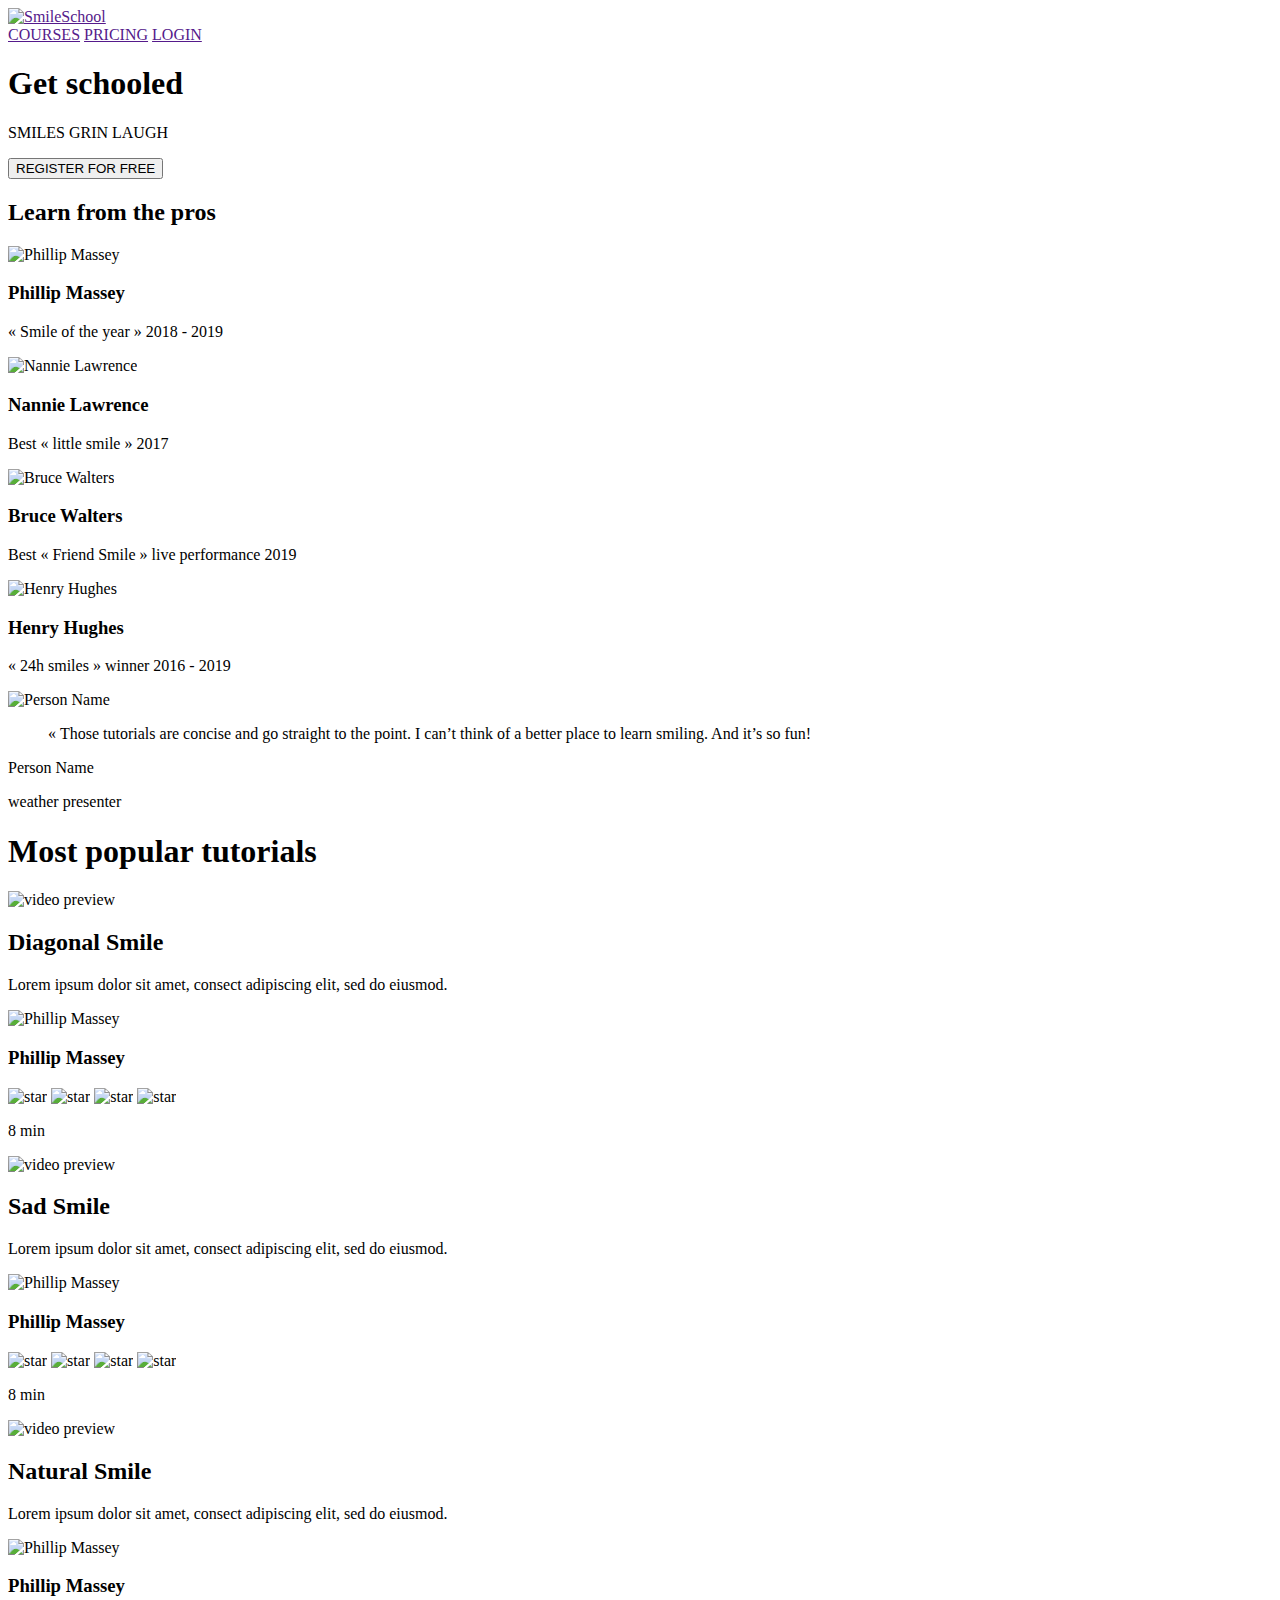
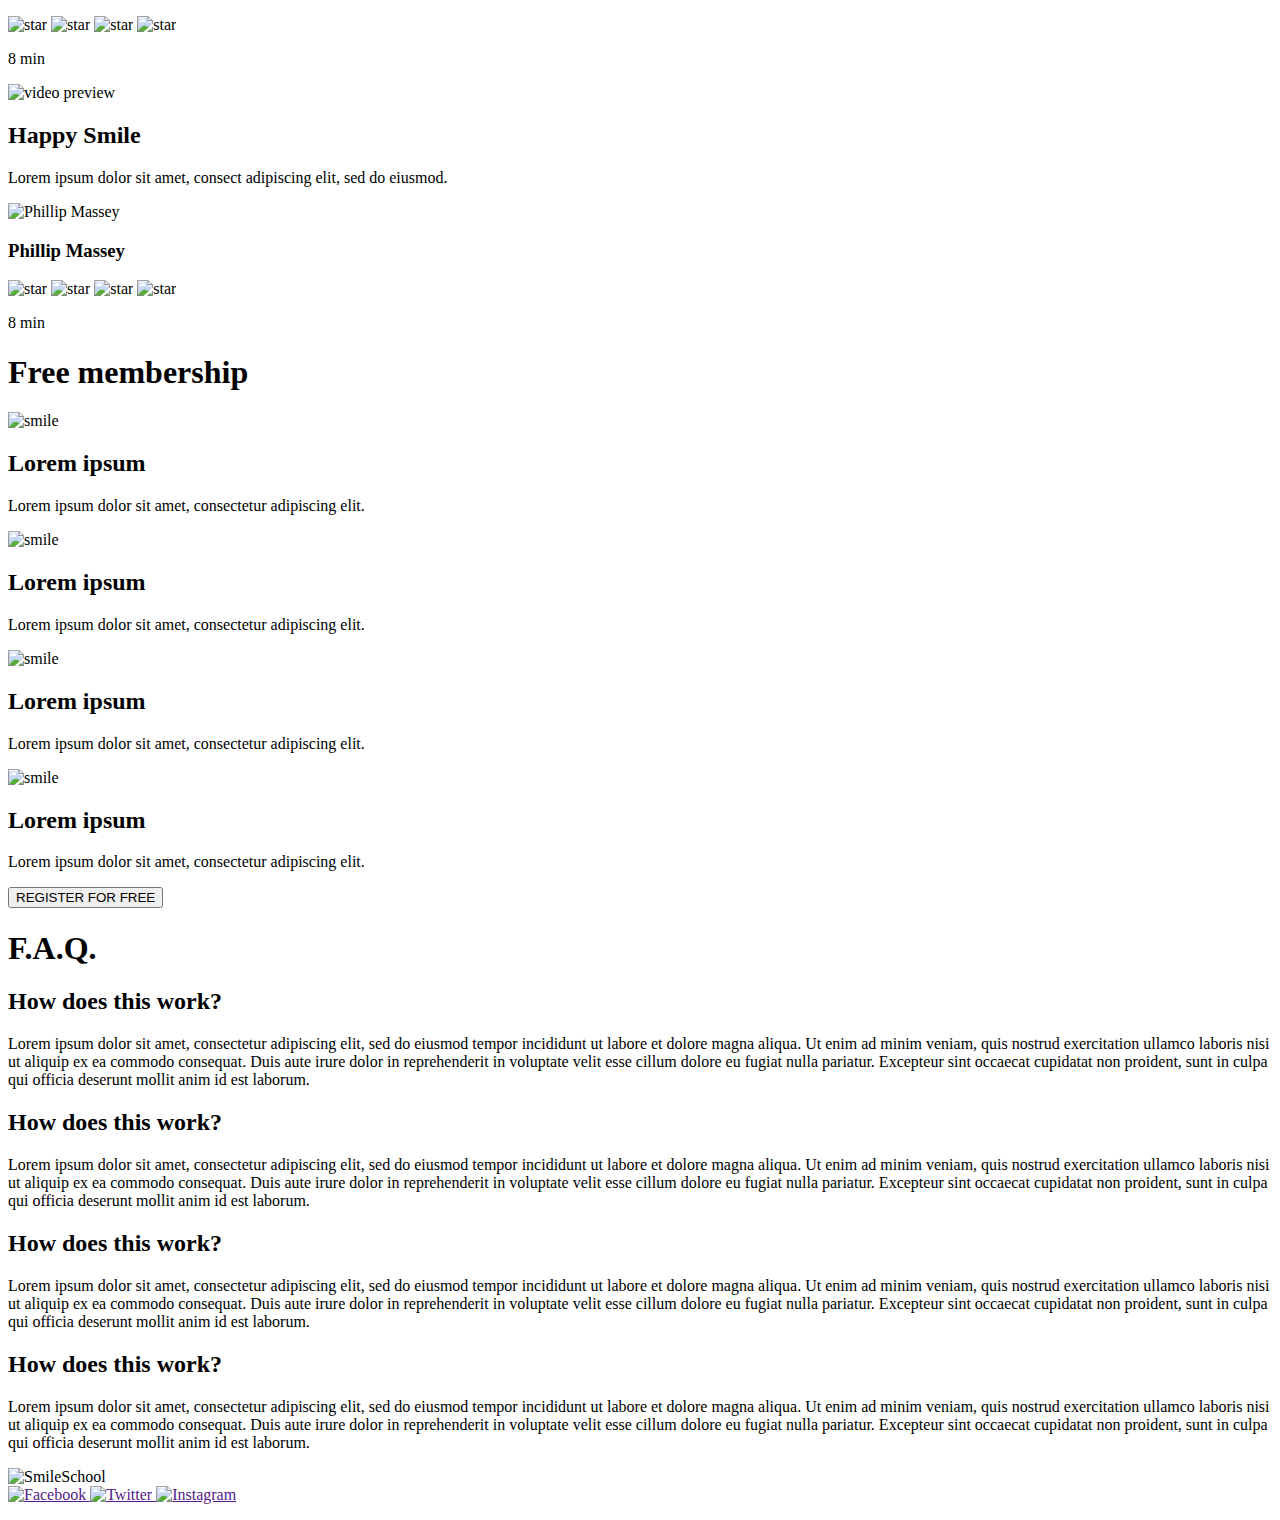
==== css_advanced/index.html @ add119c1 "Task 0" ====
<!DOCTYPE html>
<html lang="en">
<head>
    <meta charset="UTF-8">
    <meta name="viewport" content="width=device-width, initial-scale=1.0">
    <title>School Page</title>
</head>
<body>
    <header>
        <a href="">
            <img src="link_to_the_image" alt="SmileSchool">
        </a>
        <nav>
            <a href="">COURSES</a>
            <a href="">PRICING</a>
            <a href="">LOGIN</a>
        </nav>
    </header>
    <main>
        <section>
            <div>
                <h1>Get schooled</h1>
                <p>SMILES GRIN LAUGH</p>
                <button type="button">REGISTER FOR FREE</button>
            </div>
            <div>
                <h2>Learn from the pros</h2>
                <div>
                    <div>
                        <img src="link_to_the_image" alt="Phillip Massey">
                        <h3>Phillip Massey</h3>
                        <p>« Smile of the year » 2018 - 2019</p>
                    </div>
                    <div>
                        <img src="link_to_the_image" alt="Nannie Lawrence">
                        <h3>Nannie Lawrence</h3>
                        <p>Best « little smile » 2017</p>
                    </div>
                    <div>
                        <img src="link_to_the_image" alt="Bruce Walters">
                        <h3>Bruce Walters</h3>
                        <p>Best « Friend Smile » live performance 2019</p>
                    </div>
                    <div>
                        <img src="link_to_the_image" alt="Henry Hughes">
                        <h3>Henry Hughes</h3>
                        <p>« 24h smiles » winner 2016 - 2019</p>
                    </div>
                </div>
            </div>
        </section>
        <section>
            <div>
                <img src="link_to_the_image" alt="Person Name">
                <div>
                    <blockquote>« Those tutorials are concise and go straight to the point. I can’t think of a better place to learn smiling. And it’s so fun!</blockquote>
                    <p>Person Name</p>
                    <p>weather presenter</p>
                </div>
            </div>
        </section>
        <section>
            <h1>Most popular tutorials</h1>
            <div>
                <img src="link_to_the_image" alt="video preview">
                <h2>Diagonal Smile</h2>
                <p>Lorem ipsum dolor sit amet, consect adipiscing elit, sed do eiusmod.</p>
                <div>
                    <img src="link_to_the_image" alt="Phillip Massey">
                    <h3>Phillip Massey</h3>
                </div>
                <div>
                    <div>
                        <img src="link_to_the_image" alt="star">
                        <img src="link_to_the_image" alt="star">
                        <img src="link_to_the_image" alt="star">
                        <img src="link_to_the_image" alt="star">
                    </div>
                    <p>8 min</p>
                </div>
            </div>
            <div>
                <img src="link_to_the_image" alt="video preview">
                <h2>Sad Smile</h2>
                <p>Lorem ipsum dolor sit amet, consect adipiscing elit, sed do eiusmod.</p>
                <div>
                    <img src="link_to_the_image" alt="Phillip Massey">
                    <h3>Phillip Massey</h3>
                </div>
                <div>
                    <div>
                        <img src="link_to_the_image" alt="star">
                        <img src="link_to_the_image" alt="star">
                        <img src="link_to_the_image" alt="star">
                        <img src="link_to_the_image" alt="star">
                    </div>
                    <p>8 min</p>
                </div>
            </div>
            <div>
                <img src="link_to_the_image" alt="video preview">
                <h2>Natural Smile</h2>
                <p>Lorem ipsum dolor sit amet, consect adipiscing elit, sed do eiusmod.</p>
                <div>
                    <img src="link_to_the_image" alt="Phillip Massey">
                    <h3>Phillip Massey</h3>
                </div>
                <div>
                    <div>
                        <img src="link_to_the_image" alt="star">
                        <img src="link_to_the_image" alt="star">
                        <img src="link_to_the_image" alt="star">
                        <img src="link_to_the_image" alt="star">
                    </div>
                    <p>8 min</p>
                </div>
            </div>
            <div>
                <img src="link_to_the_image" alt="video preview">
                <h2>Happy Smile</h2>
                <p>Lorem ipsum dolor sit amet, consect adipiscing elit, sed do eiusmod.</p>
                <div>
                    <img src="link_to_the_image" alt="Phillip Massey">
                    <h3>Phillip Massey</h3>
                </div>
                <div>
                    <div>
                        <img src="link_to_the_image" alt="star">
                        <img src="link_to_the_image" alt="star">
                        <img src="link_to_the_image" alt="star">
                        <img src="link_to_the_image" alt="star">
                    </div>
                    <p>8 min</p>
                </div>
            </div>
        </section>
        <section>
            <h1>Free membership</h1>
            <div>
                <div>
                    <img src="link_to_the_image" alt="smile">
                    <h2>Lorem ipsum</h2>
                    <p>Lorem ipsum dolor sit amet, consectetur adipiscing elit.</p>
                </div>
                <div>
                    <img src="link_to_the_image" alt="smile">
                    <h2>Lorem ipsum</h2>
                    <p>Lorem ipsum dolor sit amet, consectetur adipiscing elit.</p>
                </div>
                <div>
                    <img src="link_to_the_image" alt="smile">
                    <h2>Lorem ipsum</h2>
                    <p>Lorem ipsum dolor sit amet, consectetur adipiscing elit.</p>
                </div>
                <div>
                    <img src="link_to_the_image" alt="smile">
                    <h2>Lorem ipsum</h2>
                    <p>Lorem ipsum dolor sit amet, consectetur adipiscing elit.</p>
                </div>
            </div>
            <button type="button">REGISTER FOR FREE</button>
        </section>
        <section>
            <h1>F.A.Q.</h1>
            <div>
                <div>
                    <div>
                        <h2>How does this work?</h2>
                        <p>Lorem ipsum dolor sit amet, consectetur adipiscing elit, sed do eiusmod tempor incididunt ut labore et dolore magna aliqua. Ut enim ad minim veniam, quis nostrud exercitation ullamco laboris nisi ut aliquip ex ea commodo consequat. Duis aute irure dolor in reprehenderit in voluptate velit esse cillum dolore eu fugiat nulla pariatur. Excepteur sint occaecat cupidatat non proident, sunt in culpa qui officia deserunt mollit anim id est laborum.</p>
                    </div>
                    <div>
                        <h2>How does this work?</h2>
                        <p>Lorem ipsum dolor sit amet, consectetur adipiscing elit, sed do eiusmod tempor incididunt ut labore et dolore magna aliqua. Ut enim ad minim veniam, quis nostrud exercitation ullamco laboris nisi ut aliquip ex ea commodo consequat. Duis aute irure dolor in reprehenderit in voluptate velit esse cillum dolore eu fugiat nulla pariatur. Excepteur sint occaecat cupidatat non proident, sunt in culpa qui officia deserunt mollit anim id est laborum.</p>
                    </div>
                </div>
                <div>
                    <div>
                        <h2>How does this work?</h2>
                        <p>Lorem ipsum dolor sit amet, consectetur adipiscing elit, sed do eiusmod tempor incididunt ut labore et dolore magna aliqua. Ut enim ad minim veniam, quis nostrud exercitation ullamco laboris nisi ut aliquip ex ea commodo consequat. Duis aute irure dolor in reprehenderit in voluptate velit esse cillum dolore eu fugiat nulla pariatur. Excepteur sint occaecat cupidatat non proident, sunt in culpa qui officia deserunt mollit anim id est laborum.</p>
                    </div>
                    <div>
                        <h2>How does this work?</h2>
                        <p>Lorem ipsum dolor sit amet, consectetur adipiscing elit, sed do eiusmod tempor incididunt ut labore et dolore magna aliqua. Ut enim ad minim veniam, quis nostrud exercitation ullamco laboris nisi ut aliquip ex ea commodo consequat. Duis aute irure dolor in reprehenderit in voluptate velit esse cillum dolore eu fugiat nulla pariatur. Excepteur sint occaecat cupidatat non proident, sunt in culpa qui officia deserunt mollit anim id est laborum.</p>
                    </div>
                </div>
            </div>
        </section>
    </main>
    <footer>
        <div>
            <div>
                <img src="link_to_the_image" alt="SmileSchool">
                <div>
                    <a href="">
                        <img src="link_to_the_image" alt="Facebook">
                    </a>
                    <a href="">
                        <img src="link_to_the_image" alt="Twitter">
                    </a>
                    <a href="">
                        <img src="link_to_the_image" alt="Instagram">
                    </a>
                </div>
            </div>
            <p></p>
        </div>
    </footer>
</body>
</html>
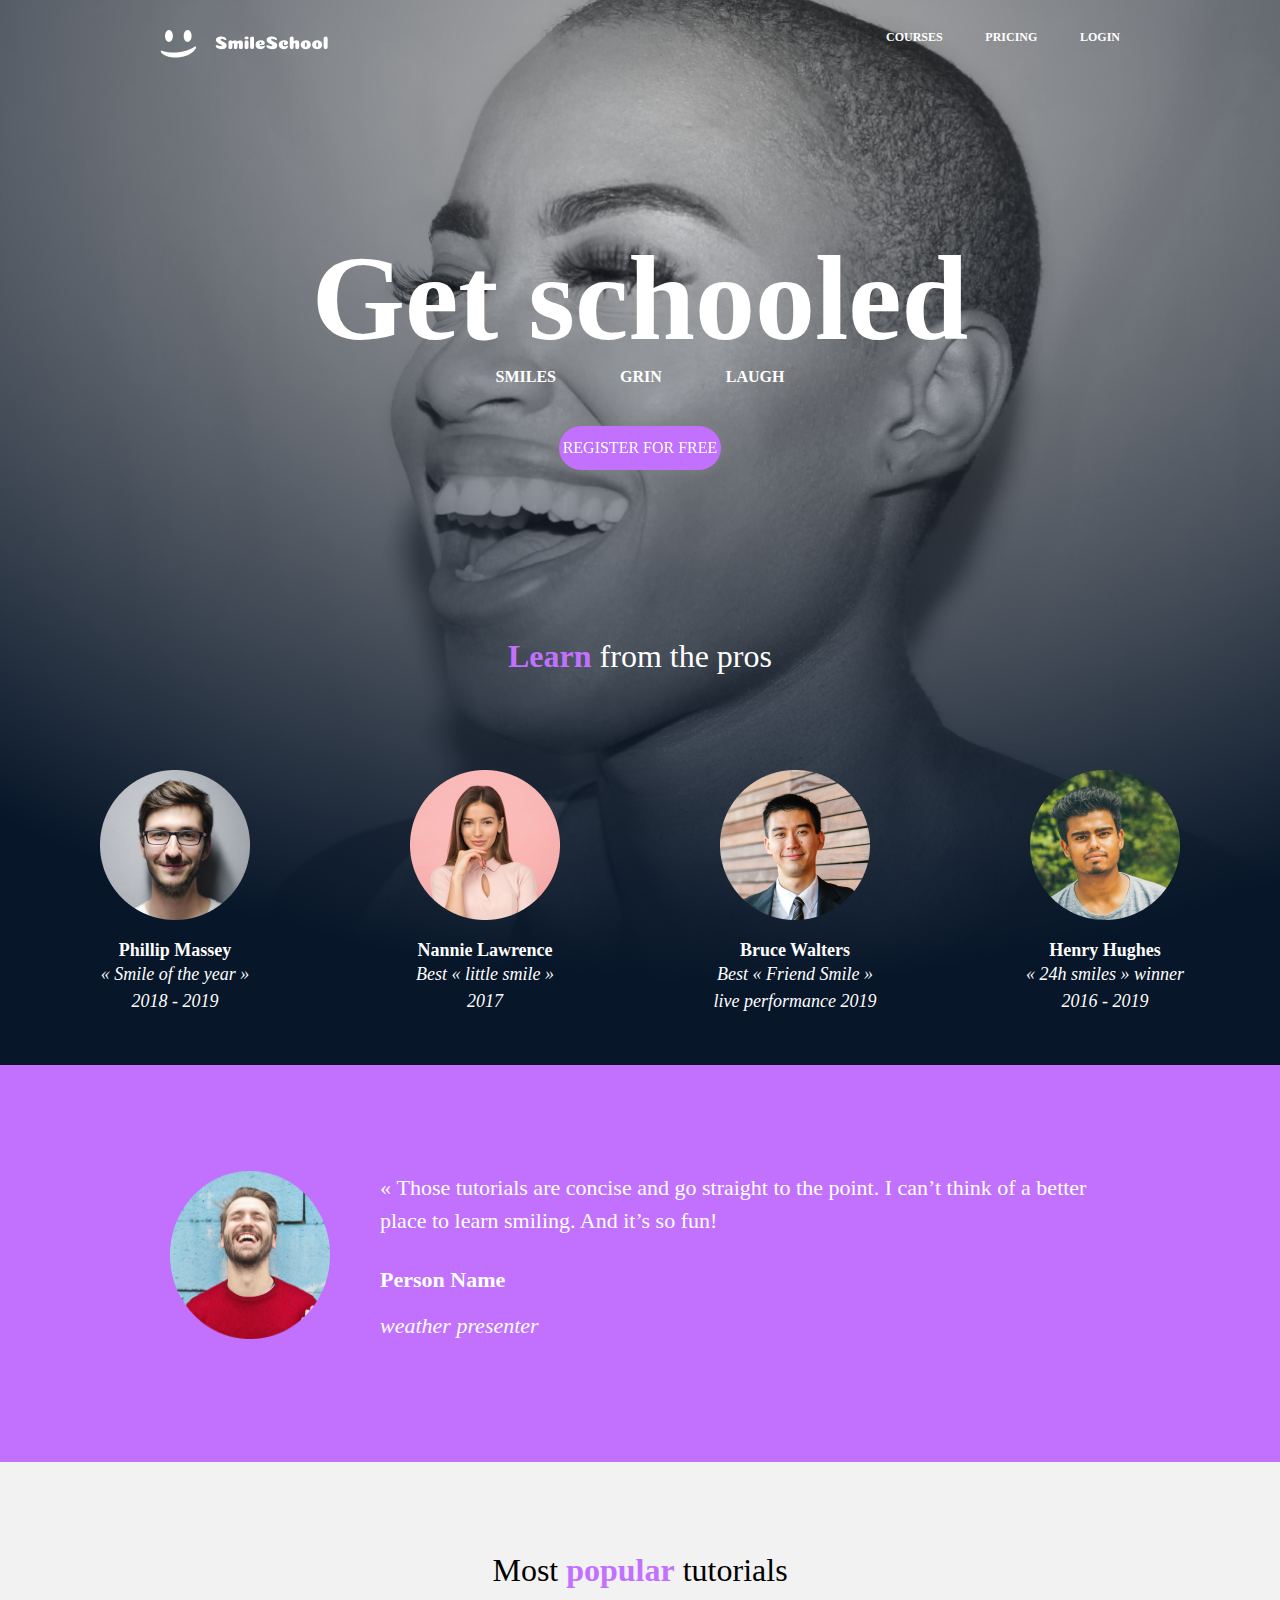
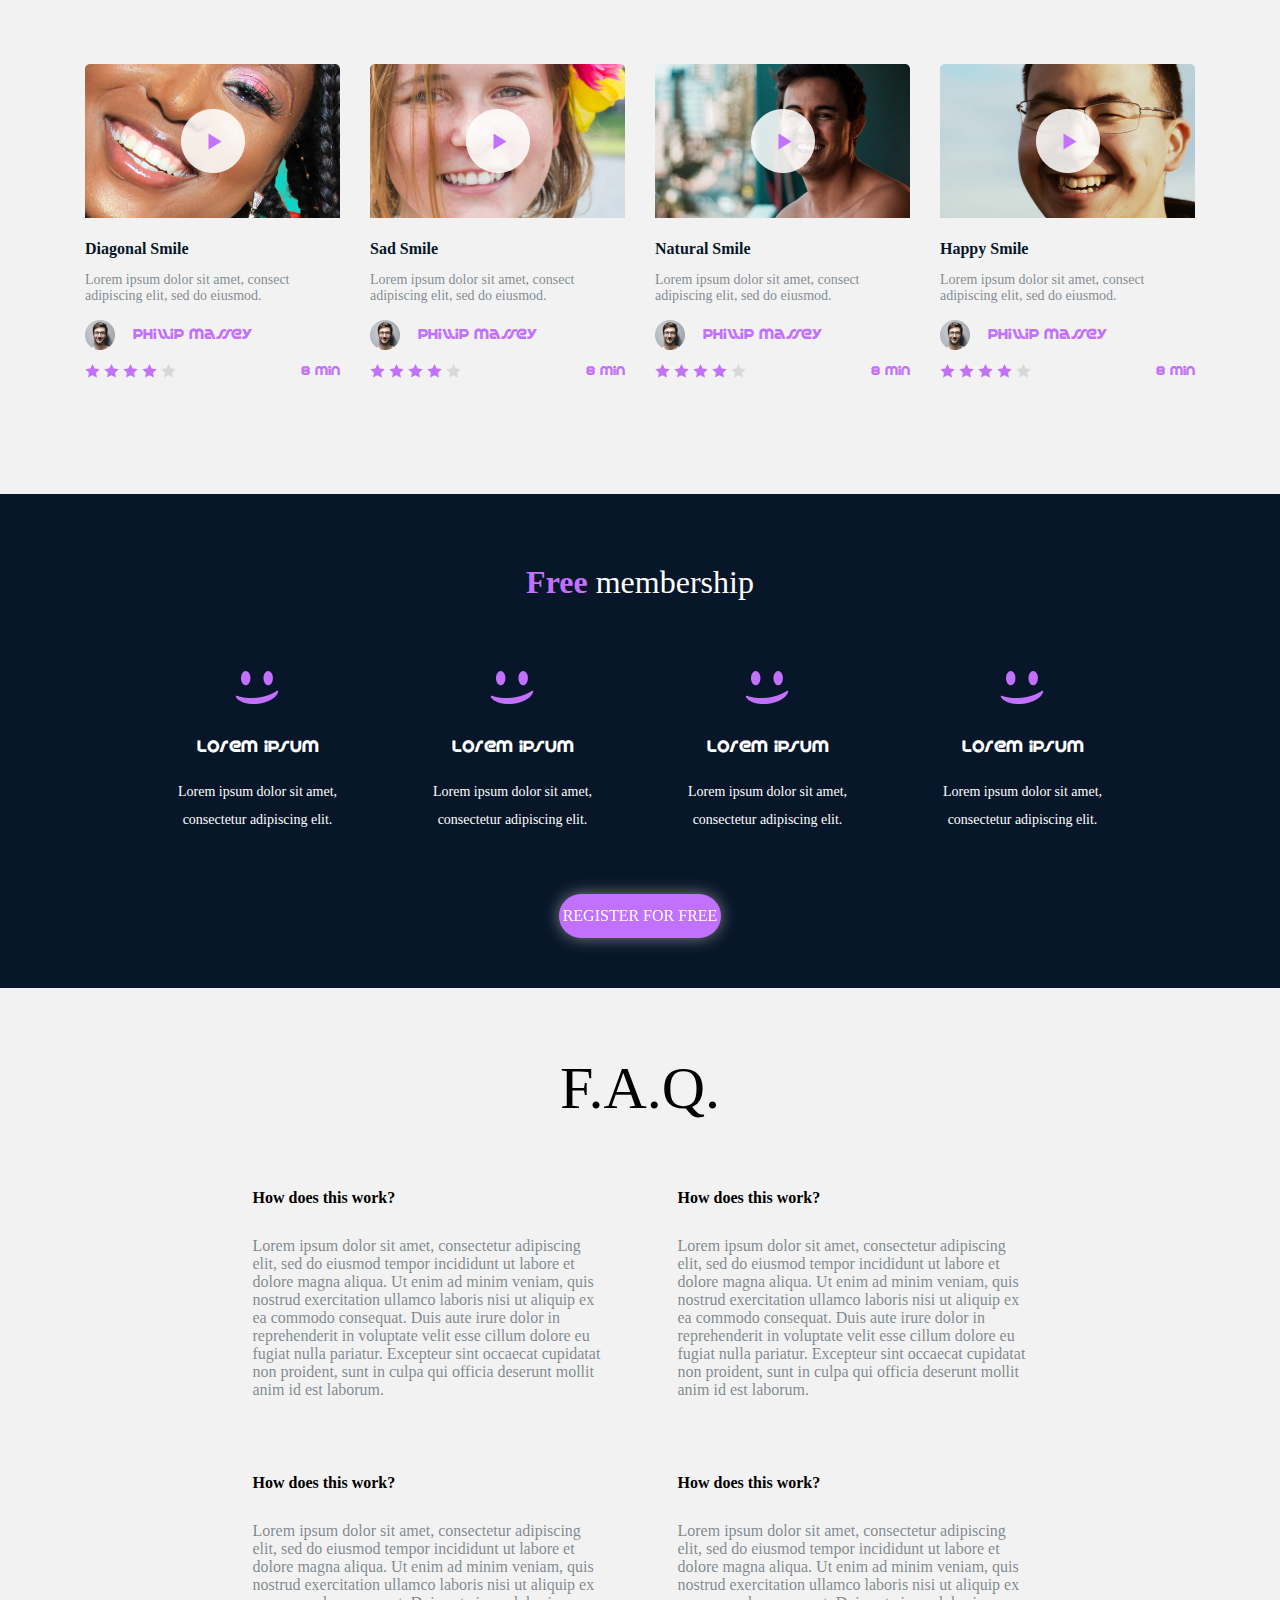
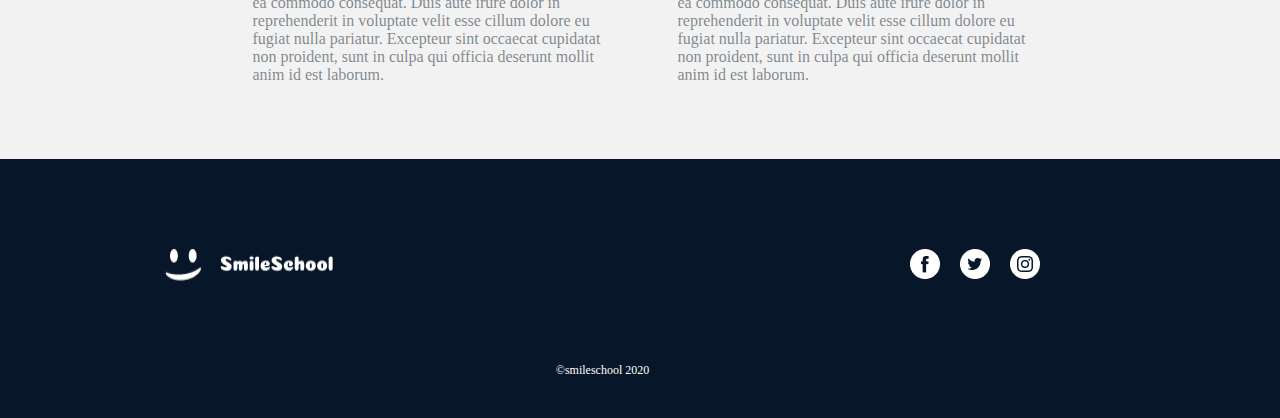
==== commit 64e43858: "Project css advanced" ====
--- a/css_advanced/index.html
+++ b/css_advanced/index.html
@@ -1,14 +1,17 @@
 <!DOCTYPE html>
 <html lang="en">
+
 <head>
     <meta charset="UTF-8">
     <meta name="viewport" content="width=device-width, initial-scale=1.0">
+    <link rel="stylesheet" href="styles.css">
     <title>School Page</title>
 </head>
+
 <body>
     <header>
         <a href="">
-            <img src="link_to_the_image" alt="SmileSchool">
+            <img src="../css_advanced/public/images/logo.png" alt="SmileSchool logo">
         </a>
         <nav>
             <a href="">COURSES</a>
@@ -17,170 +20,193 @@
         </nav>
     </header>
     <main>
-        <section>
+        <section id="section1">
             <div>
-                <h1>Get schooled</h1>
-                <p>SMILES GRIN LAUGH</p>
-                <button type="button">REGISTER FOR FREE</button>
+                <h1 id="big-title">Get schooled</h1>
+                <p id="words-title">SMILES GRIN LAUGH</p>
+                <button type="button" class="register-button">REGISTER FOR FREE</button>
             </div>
             <div>
-                <h2>Learn from the pros</h2>
-                <div>
-                    <div>
-                        <img src="link_to_the_image" alt="Phillip Massey">
+                <h2 id="learn-title"><em>Learn</em> from the pros</h2>
+                <div id="list-of-pros">
+                    <div class="pros-details">
+                        <img src="../css_advanced/public/images/avatar1.png" alt="Phillip Massey">
                         <h3>Phillip Massey</h3>
                         <p>« Smile of the year » 2018 - 2019</p>
                     </div>
-                    <div>
-                        <img src="link_to_the_image" alt="Nannie Lawrence">
+                    <div class="pros-details">
+                        <img src="../css_advanced/public/images/avatar2.png" alt="Nannie Lawrence">
                         <h3>Nannie Lawrence</h3>
                         <p>Best « little smile » 2017</p>
                     </div>
-                    <div>
-                        <img src="link_to_the_image" alt="Bruce Walters">
+                    <div class="pros-details">
+                        <img src="../css_advanced/public/images/avatar3.png" alt="Bruce Walters">
                         <h3>Bruce Walters</h3>
                         <p>Best « Friend Smile » live performance 2019</p>
                     </div>
-                    <div>
-                        <img src="link_to_the_image" alt="Henry Hughes">
+                    <div class="pros-details">
+                        <img src="../css_advanced/public/images/avatar4.png" alt="Henry Hughes">
                         <h3>Henry Hughes</h3>
                         <p>« 24h smiles » winner 2016 - 2019</p>
                     </div>
                 </div>
             </div>
         </section>
-        <section>
-            <div>
-                <img src="link_to_the_image" alt="Person Name">
+        <section id="section2">
+            <div id="quote-block">
+                <img src="../css_advanced/public/images/avatar5.png" alt="Person Name">
                 <div>
-                    <blockquote>« Those tutorials are concise and go straight to the point. I can’t think of a better place to learn smiling. And it’s so fun!</blockquote>
-                    <p>Person Name</p>
-                    <p>weather presenter</p>
-                </div>
-            </div>
-        </section>
-        <section>
-            <h1>Most popular tutorials</h1>
-            <div>
-                <img src="link_to_the_image" alt="video preview">
-                <h2>Diagonal Smile</h2>
-                <p>Lorem ipsum dolor sit amet, consect adipiscing elit, sed do eiusmod.</p>
+                    <blockquote>« Those tutorials are concise and go straight to the point. I can’t think of a better
+                        place to learn smiling. And it’s so fun!</blockquote>
+                    <p id="author-quote">Person Name</p>
+                    <p id="author-job">weather presenter</p>
+                </div>
+            </div>
+        </section>
+        <section id="section3">
+            <h1>Most <em>popular</em> tutorials</h1>
+            <div id="list-of-videos">
+                <div class="videos-details">
+                    <img src="../css_advanced/public/images/preview_tuto_1.png" alt="video preview">
+                    <h2>Diagonal Smile</h2>
+                    <p>Lorem ipsum dolor sit amet, consect adipiscing elit, sed do eiusmod.</p>
+                    <div class="author-video">
+                        <img src="../css_advanced/public/images/avatar6.png" alt="Phillip Massey">
+                        <h3>Phillip Massey</h3>
+                    </div>
+                    <div class="video-rate">
+                        <div>
+                            <img src="../css_advanced/public/images/star-purple.png" alt="star">
+                            <img src="../css_advanced/public/images/star-purple.png" alt="star">
+                            <img src="../css_advanced/public/images/star-purple.png" alt="star">
+                            <img src="../css_advanced/public/images/star-purple.png" alt="star">
+                            <img src="../css_advanced/public/images/star-grey.png" alt="star">
+                        </div>
+                        <p>8 min</p>
+                    </div>
+                </div>
+                <div class="videos-details">
+                    <img src="../css_advanced/public/images/preview_tuto_2.png" alt="video preview">
+                    <h2>Sad Smile</h2>
+                    <p>Lorem ipsum dolor sit amet, consect adipiscing elit, sed do eiusmod.</p>
+                    <div class="author-video">
+                        <img src="../css_advanced/public/images/avatar6.png" alt="Phillip Massey">
+                        <h3>Phillip Massey</h3>
+                    </div>
+                    <div class="video-rate">
+                        <div>
+                            <img src="../css_advanced/public/images/star-purple.png" alt="star">
+                            <img src="../css_advanced/public/images/star-purple.png" alt="star">
+                            <img src="../css_advanced/public/images/star-purple.png" alt="star">
+                            <img src="../css_advanced/public/images/star-purple.png" alt="star">
+                            <img src="../css_advanced/public/images/star-grey.png" alt="star">
+                        </div>
+                        <p>8 min</p>
+                    </div>
+                </div>
+                <div class="videos-details">
+                    <img src="../css_advanced/public/images/preview_tuto_3.png" alt="video preview">
+                    <h2>Natural Smile</h2>
+                    <p>Lorem ipsum dolor sit amet, consect adipiscing elit, sed do eiusmod.</p>
+                    <div class="author-video">
+                        <img src="../css_advanced/public/images/avatar6.png" alt="Phillip Massey">
+                        <h3>Phillip Massey</h3>
+                    </div>
+                    <div class="video-rate">
+                        <div>
+                            <img src="../css_advanced/public/images/star-purple.png" alt="star">
+                            <img src="../css_advanced/public/images/star-purple.png" alt="star">
+                            <img src="../css_advanced/public/images/star-purple.png" alt="star">
+                            <img src="../css_advanced/public/images/star-purple.png" alt="star">
+                            <img src="../css_advanced/public/images/star-grey.png" alt="star">
+                        </div>
+                        <p>8 min</p>
+                    </div>
+                </div>
+                <div class="videos-details">
+                    <img src="../css_advanced/public/images/preview_tuto_4.png" alt="video preview">
+                    <h2>Happy Smile</h2>
+                    <p>Lorem ipsum dolor sit amet, consect adipiscing elit, sed do eiusmod.</p>
+                    <div class="author-video">
+                        <img src="../css_advanced/public/images/avatar6.png" alt="Phillip Massey">
+                        <h3>Phillip Massey</h3>
+                    </div>
+                    <div class="video-rate">
+                        <div>
+                            <img src="../css_advanced/public/images/star-purple.png" alt="star">
+                            <img src="../css_advanced/public/images/star-purple.png" alt="star">
+                            <img src="../css_advanced/public/images/star-purple.png" alt="star">
+                            <img src="../css_advanced/public/images/star-purple.png" alt="star">
+                            <img src="../css_advanced/public/images/star-grey.png" alt="star">
+                        </div>
+                        <p>8 min</p>
+                    </div>
+                </div>
+            </div>
+        </section>
+        <section id="section4">
+            <h1 id="membership-title"><em>Free</em> membership</h1>
+            <div id="list-of-membership">
+                <div class="membership-details">
+                    <img src="../css_advanced/public/images/smile.png" alt="smile">
+                    <h2>Lorem ipsum</h2>
+                    <p>Lorem ipsum dolor sit amet, consectetur adipiscing elit.</p>
+                </div>
+                <div class="membership-details">
+                    <img src="../css_advanced/public/images/smile.png" alt="smile">
+                    <h2>Lorem ipsum</h2>
+                    <p>Lorem ipsum dolor sit amet, consectetur adipiscing elit.</p>
+                </div>
+                <div class="membership-details">
+                    <img src="../css_advanced/public/images/smile.png" alt="smile">
+                    <h2>Lorem ipsum</h2>
+                    <p>Lorem ipsum dolor sit amet, consectetur adipiscing elit.</p>
+                </div>
+                <div class="membership-details">
+                    <img src="../css_advanced/public/images/smile.png" alt="smile">
+                    <h2>Lorem ipsum</h2>
+                    <p>Lorem ipsum dolor sit amet, consectetur adipiscing elit.</p>
+                </div>
+            </div>
+            <button type="button" class="register-button">REGISTER FOR FREE</button>
+        </section>
+        <section id="section5">
+            <h1 id="faq-title">F.A.Q.</h1>
+            <div id="list-of-questions">
                 <div>
-                    <img src="link_to_the_image" alt="Phillip Massey">
-                    <h3>Phillip Massey</h3>
+                    <div>
+                        <h2>How does this work?</h2>
+                        <p>Lorem ipsum dolor sit amet, consectetur adipiscing elit, sed do eiusmod tempor incididunt ut
+                            labore et dolore magna aliqua. Ut enim ad minim veniam, quis nostrud exercitation ullamco
+                            laboris nisi ut aliquip ex ea commodo consequat. Duis aute irure dolor in reprehenderit in
+                            voluptate velit esse cillum dolore eu fugiat nulla pariatur. Excepteur sint occaecat
+                            cupidatat non proident, sunt in culpa qui officia deserunt mollit anim id est laborum.</p>
+                    </div>
+                    <div>
+                        <h2>How does this work?</h2>
+                        <p>Lorem ipsum dolor sit amet, consectetur adipiscing elit, sed do eiusmod tempor incididunt ut
+                            labore et dolore magna aliqua. Ut enim ad minim veniam, quis nostrud exercitation ullamco
+                            laboris nisi ut aliquip ex ea commodo consequat. Duis aute irure dolor in reprehenderit in
+                            voluptate velit esse cillum dolore eu fugiat nulla pariatur. Excepteur sint occaecat
+                            cupidatat non proident, sunt in culpa qui officia deserunt mollit anim id est laborum.</p>
+                    </div>
                 </div>
                 <div>
                     <div>
-                        <img src="link_to_the_image" alt="star">
-                        <img src="link_to_the_image" alt="star">
-                        <img src="link_to_the_image" alt="star">
-                        <img src="link_to_the_image" alt="star">
-                    </div>
-                    <p>8 min</p>
-                </div>
-            </div>
-            <div>
-                <img src="link_to_the_image" alt="video preview">
-                <h2>Sad Smile</h2>
-                <p>Lorem ipsum dolor sit amet, consect adipiscing elit, sed do eiusmod.</p>
-                <div>
-                    <img src="link_to_the_image" alt="Phillip Massey">
-                    <h3>Phillip Massey</h3>
-                </div>
-                <div>
-                    <div>
-                        <img src="link_to_the_image" alt="star">
-                        <img src="link_to_the_image" alt="star">
-                        <img src="link_to_the_image" alt="star">
-                        <img src="link_to_the_image" alt="star">
-                    </div>
-                    <p>8 min</p>
-                </div>
-            </div>
-            <div>
-                <img src="link_to_the_image" alt="video preview">
-                <h2>Natural Smile</h2>
-                <p>Lorem ipsum dolor sit amet, consect adipiscing elit, sed do eiusmod.</p>
-                <div>
-                    <img src="link_to_the_image" alt="Phillip Massey">
-                    <h3>Phillip Massey</h3>
-                </div>
-                <div>
-                    <div>
-                        <img src="link_to_the_image" alt="star">
-                        <img src="link_to_the_image" alt="star">
-                        <img src="link_to_the_image" alt="star">
-                        <img src="link_to_the_image" alt="star">
-                    </div>
-                    <p>8 min</p>
-                </div>
-            </div>
-            <div>
-                <img src="link_to_the_image" alt="video preview">
-                <h2>Happy Smile</h2>
-                <p>Lorem ipsum dolor sit amet, consect adipiscing elit, sed do eiusmod.</p>
-                <div>
-                    <img src="link_to_the_image" alt="Phillip Massey">
-                    <h3>Phillip Massey</h3>
-                </div>
-                <div>
-                    <div>
-                        <img src="link_to_the_image" alt="star">
-                        <img src="link_to_the_image" alt="star">
-                        <img src="link_to_the_image" alt="star">
-                        <img src="link_to_the_image" alt="star">
-                    </div>
-                    <p>8 min</p>
-                </div>
-            </div>
-        </section>
-        <section>
-            <h1>Free membership</h1>
-            <div>
-                <div>
-                    <img src="link_to_the_image" alt="smile">
-                    <h2>Lorem ipsum</h2>
-                    <p>Lorem ipsum dolor sit amet, consectetur adipiscing elit.</p>
-                </div>
-                <div>
-                    <img src="link_to_the_image" alt="smile">
-                    <h2>Lorem ipsum</h2>
-                    <p>Lorem ipsum dolor sit amet, consectetur adipiscing elit.</p>
-                </div>
-                <div>
-                    <img src="link_to_the_image" alt="smile">
-                    <h2>Lorem ipsum</h2>
-                    <p>Lorem ipsum dolor sit amet, consectetur adipiscing elit.</p>
-                </div>
-                <div>
-                    <img src="link_to_the_image" alt="smile">
-                    <h2>Lorem ipsum</h2>
-                    <p>Lorem ipsum dolor sit amet, consectetur adipiscing elit.</p>
-                </div>
-            </div>
-            <button type="button">REGISTER FOR FREE</button>
-        </section>
-        <section>
-            <h1>F.A.Q.</h1>
-            <div>
-                <div>
-                    <div>
-                        <h2>How does this work?</h2>
-                        <p>Lorem ipsum dolor sit amet, consectetur adipiscing elit, sed do eiusmod tempor incididunt ut labore et dolore magna aliqua. Ut enim ad minim veniam, quis nostrud exercitation ullamco laboris nisi ut aliquip ex ea commodo consequat. Duis aute irure dolor in reprehenderit in voluptate velit esse cillum dolore eu fugiat nulla pariatur. Excepteur sint occaecat cupidatat non proident, sunt in culpa qui officia deserunt mollit anim id est laborum.</p>
-                    </div>
-                    <div>
-                        <h2>How does this work?</h2>
-                        <p>Lorem ipsum dolor sit amet, consectetur adipiscing elit, sed do eiusmod tempor incididunt ut labore et dolore magna aliqua. Ut enim ad minim veniam, quis nostrud exercitation ullamco laboris nisi ut aliquip ex ea commodo consequat. Duis aute irure dolor in reprehenderit in voluptate velit esse cillum dolore eu fugiat nulla pariatur. Excepteur sint occaecat cupidatat non proident, sunt in culpa qui officia deserunt mollit anim id est laborum.</p>
-                    </div>
-                </div>
-                <div>
-                    <div>
-                        <h2>How does this work?</h2>
-                        <p>Lorem ipsum dolor sit amet, consectetur adipiscing elit, sed do eiusmod tempor incididunt ut labore et dolore magna aliqua. Ut enim ad minim veniam, quis nostrud exercitation ullamco laboris nisi ut aliquip ex ea commodo consequat. Duis aute irure dolor in reprehenderit in voluptate velit esse cillum dolore eu fugiat nulla pariatur. Excepteur sint occaecat cupidatat non proident, sunt in culpa qui officia deserunt mollit anim id est laborum.</p>
-                    </div>
-                    <div>
-                        <h2>How does this work?</h2>
-                        <p>Lorem ipsum dolor sit amet, consectetur adipiscing elit, sed do eiusmod tempor incididunt ut labore et dolore magna aliqua. Ut enim ad minim veniam, quis nostrud exercitation ullamco laboris nisi ut aliquip ex ea commodo consequat. Duis aute irure dolor in reprehenderit in voluptate velit esse cillum dolore eu fugiat nulla pariatur. Excepteur sint occaecat cupidatat non proident, sunt in culpa qui officia deserunt mollit anim id est laborum.</p>
+                        <h2>How does this work?</h2>
+                        <p>Lorem ipsum dolor sit amet, consectetur adipiscing elit, sed do eiusmod tempor incididunt ut
+                            labore et dolore magna aliqua. Ut enim ad minim veniam, quis nostrud exercitation ullamco
+                            laboris nisi ut aliquip ex ea commodo consequat. Duis aute irure dolor in reprehenderit in
+                            voluptate velit esse cillum dolore eu fugiat nulla pariatur. Excepteur sint occaecat
+                            cupidatat non proident, sunt in culpa qui officia deserunt mollit anim id est laborum.</p>
+                    </div>
+                    <div>
+                        <h2>How does this work?</h2>
+                        <p>Lorem ipsum dolor sit amet, consectetur adipiscing elit, sed do eiusmod tempor incididunt ut
+                            labore et dolore magna aliqua. Ut enim ad minim veniam, quis nostrud exercitation ullamco
+                            laboris nisi ut aliquip ex ea commodo consequat. Duis aute irure dolor in reprehenderit in
+                            voluptate velit esse cillum dolore eu fugiat nulla pariatur. Excepteur sint occaecat
+                            cupidatat non proident, sunt in culpa qui officia deserunt mollit anim id est laborum.</p>
                     </div>
                 </div>
             </div>
@@ -188,22 +214,23 @@
     </main>
     <footer>
         <div>
-            <div>
-                <img src="link_to_the_image" alt="SmileSchool">
-                <div>
+            <div id="logos-footer">
+                <img src="../css_advanced/public/images/logo.png" alt="SmileSchool">
+                <div id="logos-socialnetwork">
                     <a href="">
-                        <img src="link_to_the_image" alt="Facebook">
+                        <img src="../css_advanced/public/images/facebook.png" alt="Facebook">
                     </a>
                     <a href="">
-                        <img src="link_to_the_image" alt="Twitter">
+                        <img src="../css_advanced/public/images/twitter.png" alt="Twitter">
                     </a>
                     <a href="">
-                        <img src="link_to_the_image" alt="Instagram">
+                        <img src="../css_advanced/public/images/instagram.png" alt="Instagram">
                     </a>
                 </div>
             </div>
-            <p></p>
+            <p>©smileschool 2020</p>
         </div>
     </footer>
 </body>
+
 </html>--- a/css_advanced/styles.css
+++ b/css_advanced/styles.css
@@ -0,0 +1,312 @@
+/* Reset CSS */
+* {
+	box-sizing: border-box;
+	margin: 0;
+	padding: 0;
+    font: inherit;
+}
+
+html, body {
+	height: 100%;
+}
+
+/* CSS for SmileSchool */
+
+@font-face {
+    font-family: "Source Sans Pro";
+    src: url("../css_advanced/public/fonts/SourceSansPro-Regular.otf");
+
+    font-family: "Spin Cycle OT";
+    src: url("../css_advanced/public/fonts/spincycle_ot.otf");
+}
+
+body {
+    font-family: "Source Sans Pro";
+}
+
+header {
+    background-image: url("../css_advanced/public/images/background.png");
+    height: 1090px;
+    background-size: cover;
+    display: flex;
+    justify-content: space-between;
+    padding: 30px 160px 0px 160px;   
+}
+
+header a {
+    text-decoration: none;
+    color: white;
+}
+
+nav {
+    width: 234px;
+    display: flex;
+    justify-content: space-between;
+    text-decoration: none;
+    color: white;
+    font-weight: bold;
+    font-size: 12px;
+}
+
+#big-title {
+    font-weight: bold;
+    font-size: 120px;
+    color: white;
+    text-align: center;
+    padding-top: 200px;
+}
+
+.register-button {
+    width: 162px;
+    height: 44px;
+    background-color: #C271FF;
+    border-radius: 22px;
+    filter: drop-shadow(0 0 0.5rem grey);
+    border: none;
+    color: white;
+    margin-top: 40px;
+}
+
+#section1 {
+    display: flex;
+    flex-direction: column;
+    align-items: center;
+    text-align: center;
+    margin-top: -1060px;
+}
+
+#learn-title {
+    font-weight: lighter;
+    font-size: 32px;
+    padding-top: 168px;
+    padding-bottom: 95px;
+    color: white;
+}
+
+#learn-title em{
+    color: #C271FF;
+    font-weight: bold;
+}
+
+#words-title {
+    color: white;
+    font-size: 16px;
+    font-weight: bold;
+    word-spacing: 60px;
+}
+
+#list-of-pros {
+    display: flex;
+    gap: 140px;
+    padding-bottom: 50px;
+}
+
+.pros-details {
+    color: white;
+    font-size: 18px;
+    width: 170px;
+}
+
+.pros-details h3{
+    font-weight: bold;
+    padding-top: 15px;
+}
+
+.pros-details p {
+    font-style: italic;
+    size: 16px;
+    line-height: 1.5;
+}
+
+#section2 {
+    background-color: #C271FF;
+    font-size: 22px;
+    color: white;
+    padding: 106px ;
+    padding-top: 106px 120px 123px 120px;
+    padding-bottom: 123px;
+    width: 100%;
+    display: flex;
+    justify-content: center;
+}
+
+#quote-block {
+    display: flex;
+    gap: 50px;
+}
+
+#quote-block blockquote{
+    padding-bottom: 30px;
+    line-height: 1.5;
+    max-width: 730px;
+}
+
+#author-quote {
+    font-weight: bold;
+    padding-bottom: 20px;
+}
+
+#author-job {
+    font-style: italic;
+}
+
+#section3 {
+    background-color: #F2F2F2;
+    width: 100%;
+    display: flex;
+    flex-direction: column;
+    align-items: center;
+    padding-bottom: 100px;
+}
+
+#section3 h1{
+    font-size: 32px;
+    font-weight: lighter;
+    padding-top: 90px;
+    padding-bottom: 75px;
+}
+
+#section3 h1 em{
+    color: #C271FF;
+    font-weight: bold;
+}
+
+#list-of-videos {
+    display: flex;
+    color: #071629;
+    gap: 30px;
+    max-width: 1110px;
+}
+
+.videos-details h2{
+    font-size: 16px;
+    font-weight: bold;
+    padding-top: 18px;
+    padding-bottom: 14px;
+}
+
+.videos-details p{
+    font-size: 14px;
+    color: rgba(7, 22, 41, 50.16%);
+    padding-bottom: 16px;
+}
+
+.author-video {
+    display: flex;
+    align-items: center;
+    gap: 18px;
+    font-family: "Spin Cycle OT";
+    color: #C271FF;
+    padding-bottom: 14px;
+}
+
+.video-rate {
+    display: flex;
+    justify-content: space-between;
+}
+
+.video-rate p {
+    font-family: "Spin Cycle OT";
+    color: #C271FF;
+    padding-bottom: 14px;
+}
+
+#section4 {
+    background-color: #071629;
+    width: 100%;
+    color: white;
+    display: flex;
+    flex-direction: column;
+    align-items: center;
+    padding-bottom: 50px;
+}
+
+#membership-title {
+    font-weight: lighter;
+    font-size: 32px;
+    padding-top: 70px;
+    padding-bottom: 70px;
+}
+
+#membership-title em{
+    color: #C271FF;
+    font-weight: bold;
+}
+
+#list-of-membership {
+    display: flex;
+    text-align: center;
+    gap: 40px;
+    padding-bottom: 20px;
+}
+.membership-details {
+    max-width: 215px;
+}
+
+.membership-details h2 {
+    font-family: "Spin Cycle OT";
+    font-size: 18px;
+    padding-top: 27px;
+    padding-bottom: 20px;
+}
+
+.membership-details p {
+    font-size: 14px;
+    line-height: 2;
+}
+
+#section5 {
+    display: flex;
+    flex-direction: column;
+    align-items: center;
+    background-color: #F2F2F2;
+}
+
+#faq-title {
+    padding-top: 66px;
+    padding-bottom: 66px;
+    font-weight: lighter;
+    font-size: 60px;
+}
+
+#list-of-questions {
+    display: grid;
+    grid-template-columns: repeat(2, 350px);
+    /* grid-template-rows: repeat(2, 350px); */
+    grid-gap: 75px;
+}
+
+#list-of-questions h2{
+    font-size: 16px;
+    font-weight: bold;
+    padding-bottom: 30px;
+}
+
+#list-of-questions p{
+    color: rgba(7, 22, 41, 50.16%);
+    padding-bottom: 75px;
+}
+
+footer {
+    background-color: #071629;
+    padding-top: 90px;
+    padding-bottom: 40px;
+    padding: 90px 240px 40px 165px;
+}
+
+#logos-footer {
+    display: flex;
+    justify-content: space-between;
+}
+
+#logos-socialnetwork {
+    display: flex;
+    gap: 20px;
+}
+
+footer p{
+    font-size: 12px;
+    text-align: center;
+    color: white;
+    padding-top: 80px;
+}